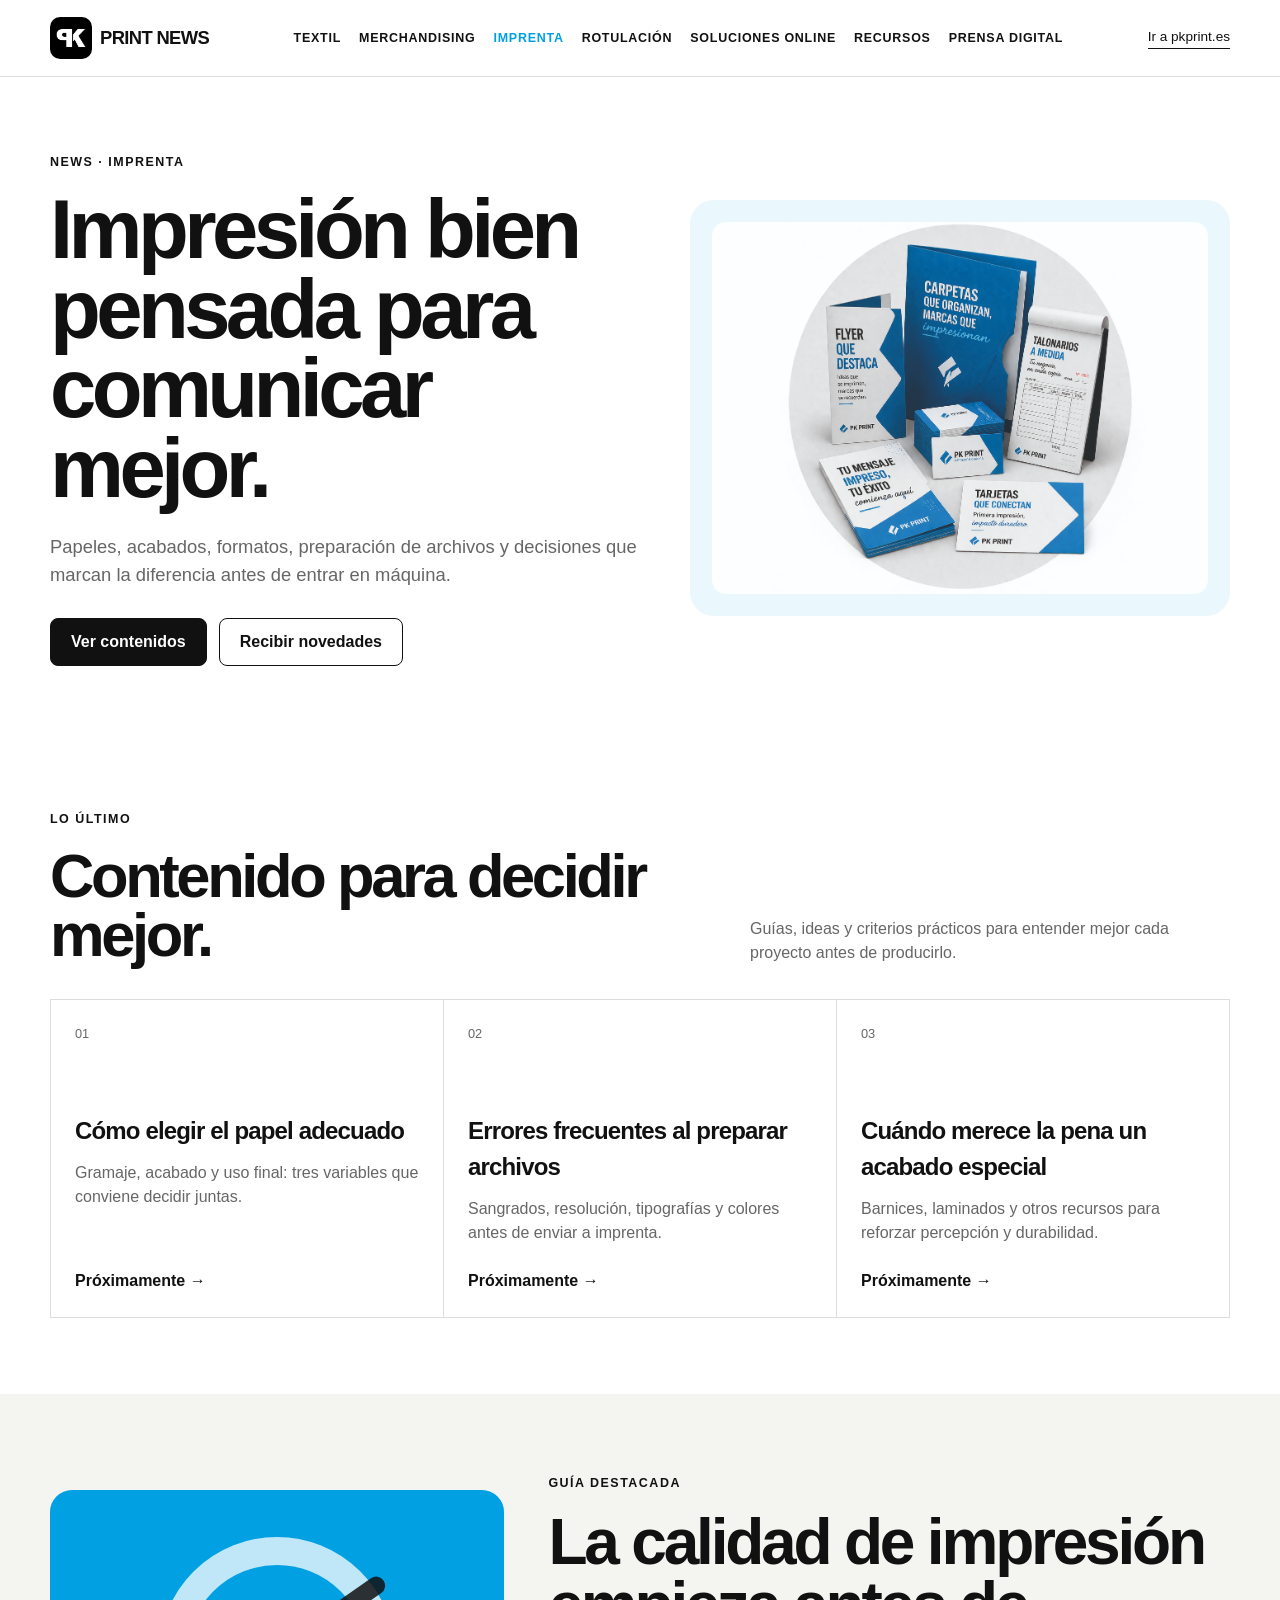
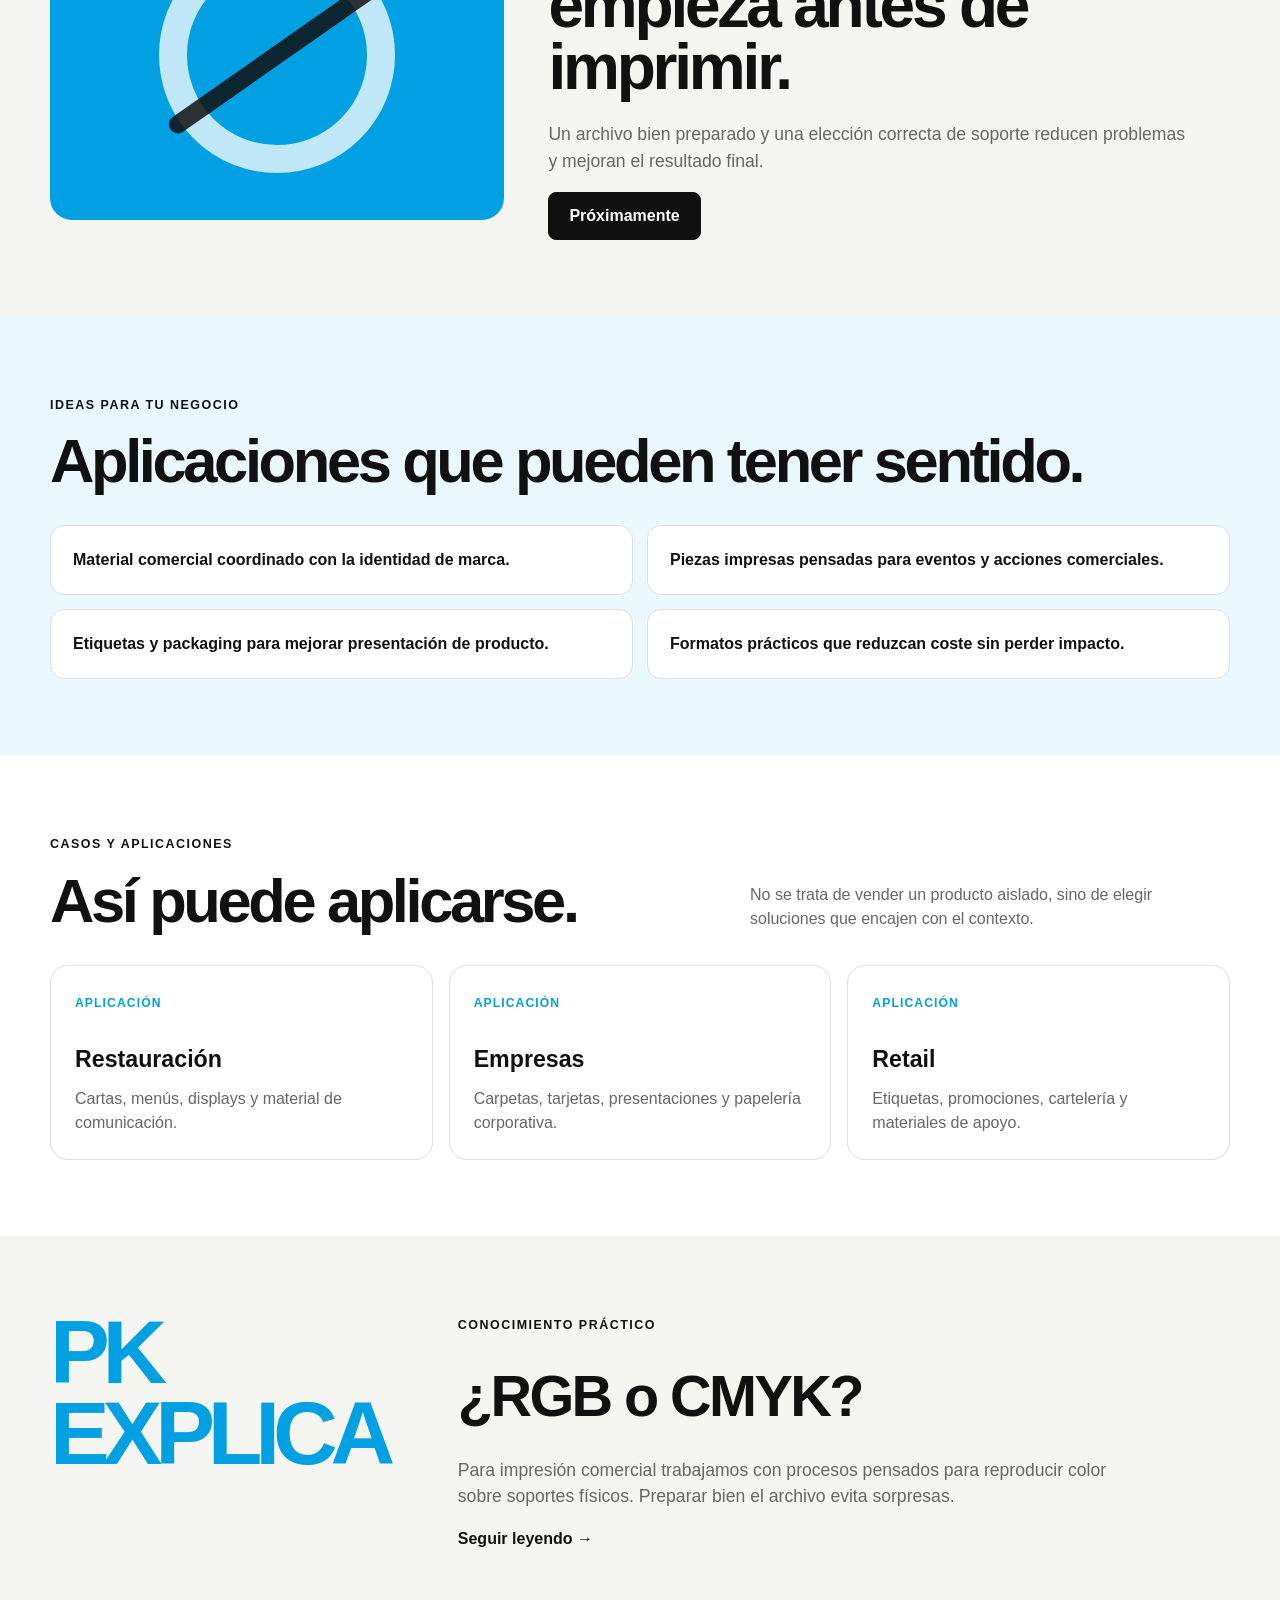
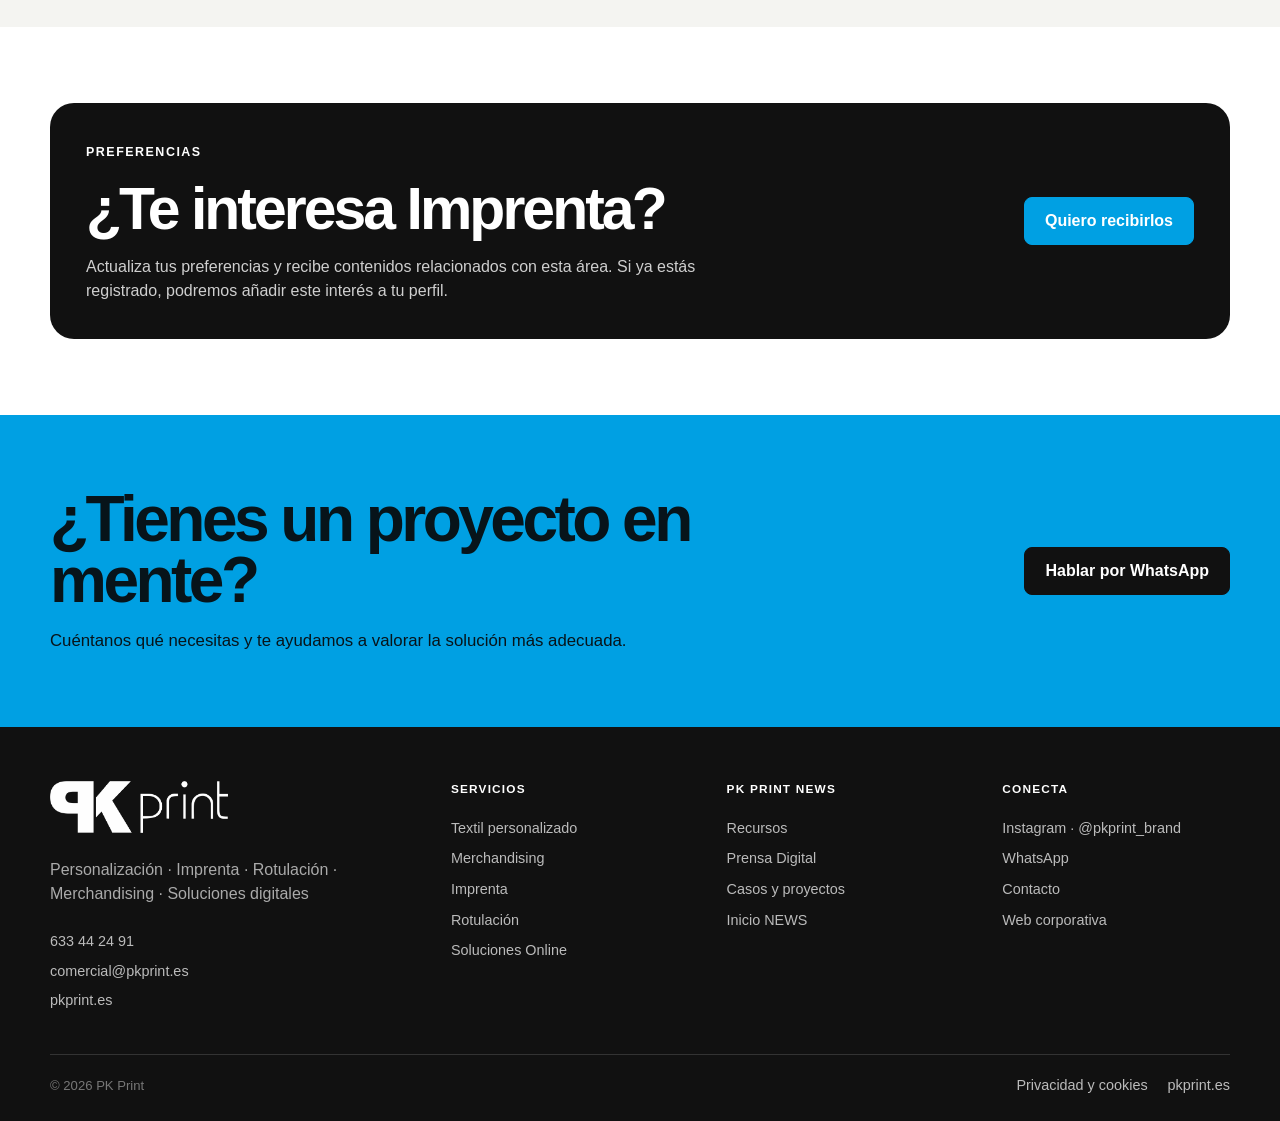
==== imprenta/index.html @ 86d2c324 "Initial commit" ====
<!DOCTYPE html>
<html lang="es">
<head>
  <meta charset="UTF-8">
  <meta name="viewport" content="width=device-width, initial-scale=1.0">
  <meta name="description" content="Papeles, acabados, formatos, preparación de archivos y decisiones que marcan la diferencia antes de entrar en máquina.">
  <title>PK Print NEWS · Imprenta</title>
  <link rel="icon" type="image/png" href="../img/favicon-news.png?v=2">
  <link rel="stylesheet" href="../section.css">
</head>
<body>
  <header class="news-header">
    <div class="container header-row">
      <a class="brand brand-news" href="../" aria-label="PK Print News">
        <img
          src="../img/logo-pk-news.jpg"
          alt="PK"
          class="brand-mark-img"
        >
        <span class="brand-name">PRINT NEWS</span>
      </a>
      <nav class="news-nav" aria-label="Secciones NEWS">
        <a href="../textil/" class="">Textil</a>
        <a href="../merchandising/" class="">Merchandising</a>
        <a href="../imprenta/" class="active">Imprenta</a>
        <a href="../rotulacion/" class="">Rotulación</a>
        <a href="../soluciones-online/" class="">Soluciones Online</a>
        <a href="../recursos/" class="">Recursos</a>
        <a href="../prensa-digital/" class="">Prensa Digital</a>
      </nav>
      <a class="corporate-link" href="https://pkprint.es">Ir a pkprint.es</a>
    </div>
  </header>

  <main>
    <section class="section-hero">
      <div class="container section-hero-grid">
        <div>
          <span class="eyebrow">NEWS · IMPRENTA</span>
          <h1>Impresión bien pensada para comunicar mejor.</h1>
          <p>Papeles, acabados, formatos, preparación de archivos y decisiones que marcan la diferencia antes de entrar en máquina.</p>
          <div class="hero-actions">
            <a class="btn btn-dark" href="#ultimo">Ver contenidos</a>
            <a class="btn btn-outline" href="../?interest=Imprenta#suscripcion">Recibir novedades</a>
          </div>
        </div>
        <div class="hero-image-wrap">
          <img class="hero-image" src="../img/imprenta.jpg" alt="Imprenta">
        </div>
      </div>
    </section>

    <section class="section-block white" id="ultimo">
      <div class="container">
        <div class="section-heading">
          <div>
            <span class="eyebrow">LO ÚLTIMO</span>
            <h2 class="section-title">Contenido para decidir mejor.</h2>
          </div>
          <p class="section-kicker">Guías, ideas y criterios prácticos para entender mejor cada proyecto antes de producirlo.</p>
        </div>
        <div class="latest-grid">
          <article class="article-card">
          <span class="article-index">01</span>
          <h3>Cómo elegir el papel adecuado</h3>
          <p>Gramaje, acabado y uso final: tres variables que conviene decidir juntas.</p>
          <a class="article-link" href="#">Próximamente →</a>
        </article>
<article class="article-card">
          <span class="article-index">02</span>
          <h3>Errores frecuentes al preparar archivos</h3>
          <p>Sangrados, resolución, tipografías y colores antes de enviar a imprenta.</p>
          <a class="article-link" href="#">Próximamente →</a>
        </article>
<article class="article-card">
          <span class="article-index">03</span>
          <h3>Cuándo merece la pena un acabado especial</h3>
          <p>Barnices, laminados y otros recursos para reforzar percepción y durabilidad.</p>
          <a class="article-link" href="#">Próximamente →</a>
        </article>
        </div>
      </div>
    </section>

    <section class="section-block">
      <div class="container feature">
        <div class="feature-mark" aria-hidden="true"></div>
        <div class="feature-copy">
          <span class="eyebrow">GUÍA DESTACADA</span>
          <h2>La calidad de impresión empieza antes de imprimir.</h2>
          <p>Un archivo bien preparado y una elección correcta de soporte reducen problemas y mejoran el resultado final.</p>
          <a class="btn btn-dark" href="#">Próximamente</a>
        </div>
      </div>
    </section>

    <section class="section-block soft">
      <div class="container">
        <div class="section-heading">
          <div>
            <span class="eyebrow">IDEAS PARA TU NEGOCIO</span>
            <h2 class="section-title">Aplicaciones que pueden tener sentido.</h2>
          </div>
        </div>
        <div class="idea-grid">
          <div class="idea-card">Material comercial coordinado con la identidad de marca.</div>
<div class="idea-card">Piezas impresas pensadas para eventos y acciones comerciales.</div>
<div class="idea-card">Etiquetas y packaging para mejorar presentación de producto.</div>
<div class="idea-card">Formatos prácticos que reduzcan coste sin perder impacto.</div>
        </div>
      </div>
    </section>

    <section class="section-block white">
      <div class="container">
        <div class="section-heading">
          <div>
            <span class="eyebrow">CASOS Y APLICACIONES</span>
            <h2 class="section-title">Así puede aplicarse.</h2>
          </div>
          <p class="section-kicker">No se trata de vender un producto aislado, sino de elegir soluciones que encajen con el contexto.</p>
        </div>
        <div class="case-grid">
          <article class="case-card">
          <span>Aplicación</span>
          <h3>Restauración</h3>
          <p>Cartas, menús, displays y material de comunicación.</p>
        </article>
<article class="case-card">
          <span>Aplicación</span>
          <h3>Empresas</h3>
          <p>Carpetas, tarjetas, presentaciones y papelería corporativa.</p>
        </article>
<article class="case-card">
          <span>Aplicación</span>
          <h3>Retail</h3>
          <p>Etiquetas, promociones, cartelería y materiales de apoyo.</p>
        </article>
        </div>
      </div>
    </section>

    <section class="section-block">
      <div class="container explain">
        <div class="explain-badge">PK<br>EXPLICA</div>
        <div class="explain-copy">
          <span class="eyebrow">CONOCIMIENTO PRÁCTICO</span>
          <h2>¿RGB o CMYK?</h2>
          <p>Para impresión comercial trabajamos con procesos pensados para reproducir color sobre soportes físicos. Preparar bien el archivo evita sorpresas.</p>
          <a class="article-link" href="#">Seguir leyendo →</a>
        </div>
      </div>
    </section>

    <section class="section-block white">
      <div class="container">
        <div class="preference-card">
          <div>
            <span class="eyebrow">PREFERENCIAS</span>
            <h2>¿Te interesa Imprenta?</h2>
            <p>Actualiza tus preferencias y recibe contenidos relacionados con esta área. Si ya estás registrado, podremos añadir este interés a tu perfil.</p>
          </div>
          <div class="preference-actions">
            <a class="btn btn-blue" href="../?interest=Imprenta#suscripcion">Quiero recibirlos</a>
          </div>
        </div>
      </div>
    </section>

    <section class="cta">
      <div class="container cta-grid">
        <div>
          <h2>¿Tienes un proyecto en mente?</h2>
          <p>Cuéntanos qué necesitas y te ayudamos a valorar la solución más adecuada.</p>
        </div>
        <div class="cta-actions">
          <a class="btn btn-dark" href="https://wa.me/34633442491?text=Hola%20PK%20Print%2C%20quiero%20m%C3%A1s%20informaci%C3%B3n">Hablar por WhatsApp</a>
        </div>
      </div>
    </section>
  </main>

  <footer class="site-footer">
    <div class="container footer-grid">

      <div class="footer-brand">
        <a href="https://pkprint.es" class="footer-logo-link" aria-label="PK Print">
          <img
            src="../img/logo-pkprint-blanco.png"
            alt="PK Print"
            class="footer-logo-img"
          >
        </a>

        <p>
          Personalización · Imprenta · Rotulación · Merchandising · Soluciones digitales
        </p>

        <div class="footer-contact">
          <a href="tel:+34633442491">633 44 24 91</a>
          <a href="mailto:comercial@pkprint.es">comercial@pkprint.es</a>
          <a href="https://pkprint.es">pkprint.es</a>
        </div>
      </div>

      <div class="footer-column">
        <span class="footer-title">SERVICIOS</span>
        <a href="../textil/">Textil personalizado</a>
        <a href="../merchandising/">Merchandising</a>
        <a href="../imprenta/">Imprenta</a>
        <a href="../rotulacion/">Rotulación</a>
        <a href="../soluciones-online/">Soluciones Online</a>
      </div>

      <div class="footer-column">
        <span class="footer-title">PK PRINT NEWS</span>
        <a href="../recursos/">Recursos</a>
        <a href="../prensa-digital/">Prensa Digital</a>
        <a href="../casos/">Casos y proyectos</a>
        <a href="../">Inicio NEWS</a>
      </div>

      <div class="footer-column">
        <span class="footer-title">CONECTA</span>

        <a
          href="https://www.instagram.com/pkprint_brand"
          target="_blank"
          rel="noopener"
        >
          Instagram · @pkprint_brand
        </a>

        <a
          href="https://wa.me/34633442491?text=Hola%20PK%20Print%2C%20quiero%20informaci%C3%B3n"
          target="_blank"
          rel="noopener"
        >
          WhatsApp
        </a>

        <a href="../#contacto">Contacto</a>
        <a href="https://pkprint.es">Web corporativa</a>
      </div>

    </div>

    <div class="container footer-bottom">
      <span>© <span id="year"></span> PK Print</span>

      <div class="footer-legal">
        <a href="https://pkprint.es/privacy-cookie-policy/">Privacidad y cookies</a>
        <a href="https://pkprint.es">pkprint.es</a>
      </div>
    </div>
  </footer>

  <script src="../section.js"></script>
</body>
</html>
---- section.css ----
:root{
  --bg:#f4f4f1;
  --surface:#fff;
  --text:#111;
  --muted:#666;
  --line:#ddddda;
  --accent:#00A0E3;
  --accent-soft:#eaf7fc;
  --dark:#111;
  --max:1180px;
}
*{box-sizing:border-box}
html{scroll-behavior:smooth}
body{margin:0;font-family:Arial,Helvetica,sans-serif;color:var(--text);background:var(--bg);line-height:1.5}
a{color:inherit}
.container{width:min(calc(100% - 40px),var(--max));margin:0 auto}
.news-header{position:sticky;top:0;z-index:20;background:rgba(255,255,255,.96);border-bottom:1px solid var(--line);backdrop-filter:blur(12px)}
.header-row{min-height:76px;display:flex;align-items:center;justify-content:space-between;gap:24px}
.brand{display:flex;align-items:center;gap:8px;text-decoration:none;font-weight:800;letter-spacing:-.04em}
.brand-mark{display:grid;place-items:center;width:42px;height:42px;border-radius:10px;background:var(--dark);color:#fff}
.brand-name{font-size:1.15rem}
.news-nav{display:flex;gap:18px;align-items:center;flex-wrap:wrap}
.news-nav a{font-size:.78rem;font-weight:800;text-decoration:none;text-transform:uppercase;letter-spacing:.06em}
.news-nav a.active{color:var(--accent)}
.corporate-link{font-size:.85rem;text-decoration:none;border-bottom:1px solid currentColor}
.section-hero{padding:72px 0 64px;background:var(--surface)}
.section-hero-grid{display:grid;grid-template-columns:minmax(0,1.05fr) minmax(360px,.95fr);gap:44px;align-items:center}
.eyebrow{display:inline-block;margin-bottom:18px;font-size:.78rem;font-weight:800;letter-spacing:.12em;text-transform:uppercase}
.section-hero h1,.section-title{margin:0;letter-spacing:-.055em;line-height:.96}
.section-hero h1{font-size:clamp(3rem,6.5vw,6rem);max-width:760px}
.section-hero p{color:var(--muted);font-size:1.15rem;max-width:680px;margin:24px 0 30px}
.hero-image-wrap{background:var(--accent-soft);border-radius:24px;padding:22px}
.hero-image{width:100%;display:block;aspect-ratio:4/3;object-fit:cover;border-radius:14px}
.hero-actions{display:flex;gap:12px;flex-wrap:wrap}
.btn{display:inline-flex;align-items:center;justify-content:center;min-height:48px;padding:0 20px;border-radius:8px;text-decoration:none;font-weight:700;border:1px solid var(--dark)}
.btn-dark{background:var(--dark);color:#fff}
.btn-outline{background:#fff}
.btn-blue{background:var(--accent);border-color:var(--accent);color:#fff}
.section-block{padding:76px 0}
.section-block.white{background:#fff}
.section-block.soft{background:var(--accent-soft)}
.section-heading{display:flex;justify-content:space-between;gap:24px;align-items:end;margin-bottom:34px}
.section-title{font-size:clamp(2.2rem,4.8vw,4.2rem)}
.section-kicker{max-width:480px;color:var(--muted);margin:0}
.latest-grid{display:grid;grid-template-columns:repeat(3,1fr);border-top:1px solid var(--line);border-left:1px solid var(--line)}
.article-card{min-height:300px;padding:24px;border-right:1px solid var(--line);border-bottom:1px solid var(--line);display:flex;flex-direction:column}
.article-index{font-size:.8rem;color:var(--muted);margin-bottom:70px}
.article-card h3{font-size:1.5rem;letter-spacing:-.035em;margin:0 0 12px}
.article-card p{color:var(--muted);margin:0 0 24px}
.article-link{margin-top:auto;font-weight:800;text-decoration:none}
.feature{display:grid;grid-template-columns:.8fr 1.2fr;gap:44px;align-items:center}
.feature-mark{min-height:330px;border-radius:22px;background:var(--accent);position:relative;overflow:hidden;display:grid;place-items:center}
.feature-mark:before{content:"";width:180px;height:180px;border:28px solid rgba(255,255,255,.75);border-radius:50%}
.feature-mark:after{content:"";position:absolute;width:260px;height:18px;background:rgba(17,17,17,.85);transform:rotate(-35deg);border-radius:20px}
.feature-copy h2{font-size:clamp(2.4rem,5vw,4.6rem);line-height:.98;letter-spacing:-.05em;margin:0 0 22px}
.feature-copy p{font-size:1.1rem;color:var(--muted);max-width:650px}
.idea-grid{display:grid;grid-template-columns:repeat(2,1fr);gap:14px}
.idea-card{background:#fff;border:1px solid var(--line);border-radius:14px;padding:22px;font-weight:700}
.case-grid{display:grid;grid-template-columns:repeat(3,1fr);gap:16px}
.case-card{background:#fff;border-radius:18px;padding:24px;border:1px solid var(--line)}
.case-card span{display:inline-block;color:var(--accent);font-size:.76rem;font-weight:800;text-transform:uppercase;letter-spacing:.09em;margin-bottom:30px}
.case-card h3{font-size:1.45rem;margin:0 0 10px}
.case-card p{color:var(--muted);margin:0}
.explain{display:grid;grid-template-columns:.65fr 1.35fr;gap:36px;align-items:start}
.explain-badge{font-size:clamp(3rem,7vw,7rem);font-weight:900;line-height:.9;color:var(--accent);letter-spacing:-.08em}
.explain-copy h2{font-size:clamp(2.2rem,4.5vw,4rem);letter-spacing:-.045em;margin:0 0 18px}
.explain-copy p{font-size:1.1rem;color:var(--muted);max-width:690px}
.preference-card{background:var(--dark);color:#fff;border-radius:24px;padding:36px;display:grid;grid-template-columns:1.35fr .65fr;gap:30px;align-items:center}
.preference-card h2{font-size:clamp(2.2rem,4.6vw,4rem);letter-spacing:-.05em;line-height:1;margin:0 0 16px}
.preference-card p{color:#cfcfcf;margin:0;max-width:660px}
.preference-actions{display:flex;justify-content:flex-end}
.cta{padding:74px 0;background:var(--accent);color:#07141a}
.cta-grid{display:grid;grid-template-columns:1.4fr .6fr;gap:30px;align-items:center}
.cta h2{font-size:clamp(2.5rem,5vw,4.8rem);line-height:.96;letter-spacing:-.055em;margin:0}
.cta p{font-size:1.05rem;margin:16px 0 0;max-width:650px}
.cta-actions{display:flex;justify-content:flex-end}
.site-footer{background:#111;color:#fff;padding:38px 0 22px}
.footer-inner,.footer-bottom{display:flex;justify-content:space-between;gap:24px}
.footer-inner{padding-bottom:28px}
.footer-inner p{margin:8px 0 0;color:#aaa}
.footer-links{display:flex;flex-wrap:wrap;gap:18px}
.footer-links a{font-size:.9rem}
.footer-bottom{padding-top:18px;border-top:1px solid #333;color:#888;font-size:.82rem}
@media(max-width:980px){
 .news-nav{display:none}
 .section-hero-grid,.feature,.explain,.preference-card,.cta-grid{grid-template-columns:1fr}
 .latest-grid,.case-grid{grid-template-columns:1fr}
 .article-index{margin-bottom:36px}
 .preference-actions,.cta-actions{justify-content:flex-start}
}
@media(max-width:640px){
 .container{width:min(calc(100% - 28px),var(--max))}
 .header-row{min-height:66px}
 .corporate-link{display:none}
 .section-hero{padding:38px 0 46px}
 .section-hero h1{font-size:clamp(2.9rem,14vw,4.8rem)}
 .hero-image-wrap{padding:12px;border-radius:16px}
 .section-block{padding:54px 0}
 .section-heading{display:block}
 .section-kicker{margin-top:14px}
 .idea-grid{grid-template-columns:1fr}
 .preference-card{padding:26px 22px;border-radius:18px}
 .hero-actions,.btn{width:100%}
 .footer-inner,.footer-bottom{flex-direction:column}
}

.news-nav{row-gap:7px}
.hero-art{min-height:390px;border-radius:24px;background:var(--accent-soft);position:relative;overflow:hidden}
.resources-art{display:grid;place-items:center}
.resource-sheet{position:absolute;width:210px;height:270px;border-radius:14px;background:#fff;border:1px solid var(--line);box-shadow:0 16px 34px rgba(0,0,0,.08)}
.resource-sheet:before{content:"";position:absolute;left:24px;right:24px;top:34px;height:15px;background:var(--accent);border-radius:20px}
.resource-sheet:after{content:"";position:absolute;left:24px;right:50px;top:74px;height:100px;background:repeating-linear-gradient(to bottom,#d8d8d5 0 8px,transparent 8px 22px)}
.r1{transform:translate(-74px,18px) rotate(-8deg)} .r2{transform:translate(72px,20px) rotate(9deg)} .r3{z-index:2}
.resource-link{text-decoration:none;transition:.2s ease}.resource-link:hover{border-color:var(--accent);transform:translateY(-2px)}

.press-hero{background:#fff}
.press-pills{display:flex;gap:8px;flex-wrap:wrap;margin-top:24px}
.press-pills span{padding:8px 11px;border-radius:999px;background:#111;color:#fff;font-size:.72rem;font-weight:800;letter-spacing:.08em}
.press-visual{min-height:430px;border-radius:24px;background:#edf8fc;position:relative;overflow:hidden;border:1px solid #d6edf6}
.press-screen{position:absolute;left:50%;top:50%;transform:translate(-50%,-50%);width:64%;height:70%;background:#fff;border:1px solid #d8d8d5;border-radius:14px;box-shadow:0 25px 60px rgba(0,0,0,.10);padding:26px}
.press-top{width:100%;height:12px;border-radius:20px;background:#111;margin-bottom:42px}
.press-headline{font-size:clamp(1.6rem,3vw,2.8rem);font-weight:900;line-height:.95;letter-spacing:-.05em}.press-headline strong{color:var(--accent)}
.press-lines{margin-top:28px;height:40px;background:repeating-linear-gradient(to bottom,#d7d7d4 0 6px,transparent 6px 14px)}.press-lines.short{width:68%;margin-top:8px}
.press-card{position:absolute;padding:14px 17px;border-radius:11px;background:#111;color:#fff;font-size:.7rem;font-weight:900;letter-spacing:.09em;box-shadow:0 12px 25px rgba(0,0,0,.12)}
.pc1{left:8%;top:14%}.pc2{right:7%;top:25%;background:var(--accent)}.pc3{right:10%;bottom:12%}
.process-grid{display:grid;grid-template-columns:repeat(4,1fr);gap:14px}
.process-card{padding:24px;border-top:3px solid var(--accent);background:#fff;border-radius:0 0 14px 14px}
.process-card strong{font-size:2.1rem;color:var(--accent)}.process-card h3{font-size:1.3rem;margin:28px 0 9px}.process-card p{color:var(--muted);margin:0}
.use-grid{display:grid;grid-template-columns:repeat(5,1fr);border-top:1px solid var(--line);border-left:1px solid var(--line)}
.use-grid article{padding:22px;border-right:1px solid var(--line);border-bottom:1px solid var(--line);min-height:180px}.use-grid strong{color:var(--accent);font-size:.75rem;letter-spacing:.09em}.use-grid p{margin-top:48px;color:var(--muted)}
.press-proof{background:#f4f4f1}.press-placeholder{background:#fff}
.press-cta{padding:72px 0;background:var(--accent)}
.press-cta-grid{display:grid;grid-template-columns:1.35fr .65fr;gap:32px;align-items:center}
.press-cta h2{font-size:clamp(2.4rem,5vw,4.7rem);line-height:.96;letter-spacing:-.05em;margin:0 0 16px}.press-cta p{max-width:680px}.press-cta-actions{display:flex;justify-content:flex-end}

@media(max-width:1050px){
  .process-grid{grid-template-columns:repeat(2,1fr)}
  .use-grid{grid-template-columns:repeat(2,1fr)}
  .press-cta-grid{grid-template-columns:1fr}
  .press-cta-actions{justify-content:flex-start}
}
@media(max-width:640px){
  .process-grid,.use-grid{grid-template-columns:1fr}
  .press-visual{min-height:340px}
  .press-screen{width:75%}
}


/* ARTÍCULOS Y CASOS */
.article-hero{padding:72px 0;background:#fff}
.article-hero-grid{display:grid;grid-template-columns:1.05fr .95fr;gap:42px;align-items:center}
.article-hero h1{font-size:clamp(3rem,6vw,5.8rem);line-height:.95;letter-spacing:-.055em;margin:12px 0 20px}
.article-lead{font-size:1.18rem;color:var(--muted,#666);max-width:700px}
.article-meta{margin-top:20px;font-size:.85rem;color:var(--muted,#666)}
.article-main-media img,.article-inline-image img{width:100%;display:block;border-radius:18px;object-fit:cover}
.article-main-media img{aspect-ratio:4/3}
.article-layout{display:grid;grid-template-columns:minmax(0,1fr) 280px;gap:54px;padding-top:68px;padding-bottom:80px}
.article-content{font-size:1.08rem}
.article-content h2{font-size:clamp(2rem,4vw,3.2rem);line-height:1;letter-spacing:-.04em;margin:54px 0 18px}
.article-inline-image{margin:42px 0}
.article-inline-image figcaption{font-size:.82rem;color:var(--muted,#666);margin-top:8px}
.article-gallery{display:grid;grid-template-columns:repeat(2,1fr);gap:12px}
.article-gallery img{width:100%;aspect-ratio:4/3;object-fit:cover;border-radius:12px}
.article-sidebar{position:relative}
.sidebar-box{position:sticky;top:100px;padding:22px;background:#fff;border:1px solid var(--line,#ddd);border-radius:14px}
.sidebar-box a{display:block;padding:10px 0;text-decoration:none;border-bottom:1px solid var(--line,#ddd);font-weight:700}
.article-cta{margin-top:60px;padding:30px;border-radius:18px;background:var(--accent,#00A0E3);display:flex;justify-content:space-between;gap:24px;align-items:center}
.article-cta h2{margin:4px 0 0}
.cases-news-grid{display:grid;grid-template-columns:repeat(2,1fr);gap:18px}
.case-news-card{background:#fff;border:1px solid var(--line,#ddd);border-radius:18px;padding:18px}
.case-news-media{aspect-ratio:4/3;border-radius:12px;margin-bottom:22px}
.placeholder-media{display:grid;place-items:center;background:#eaf7fc;color:#00A0E3;font-weight:800;letter-spacing:.08em}
.case-news-card h2{font-size:2rem;letter-spacing:-.04em;margin:8px 0}
.case-news-card p{color:var(--muted,#666)}
@media(max-width:900px){
  .article-hero-grid,.article-layout{grid-template-columns:1fr}
  .article-sidebar{display:none}
  .cases-news-grid{grid-template-columns:1fr}
}
@media(max-width:640px){
  .article-gallery{grid-template-columns:1fr}
  .article-cta{flex-direction:column;align-items:flex-start}
}


/* =========================================================
   ACTUALIZACIÓN CORPORATIVA · PÁGINAS PK PRINT NEWS
   ========================================================= */

/* Identidad interna: negro + PRINT NEWS */

/* Logo real PK en páginas internas */
.brand-mark-img {
  width: 42px;
  height: 42px;
  display: block;
  object-fit: cover;
  border-radius: 10px;
  flex: 0 0 42px;
}

.brand-news {
  display: inline-flex;
  align-items: center;
  gap: 8px;
  text-decoration: none;
}

.brand-news {
  display: inline-flex;
  align-items: center;
  gap: 8px;
}

.brand-mark-news {
  display: grid;
  place-items: center;
  width: 42px;
  height: 42px;
  flex: 0 0 42px;
  border-radius: 10px;
  background: #111;
  color: #fff;
  font-weight: 900;
}

/* Imágenes hero de Recursos y Prensa sin recorte */
.resources-art,
.press-image-wrap {
  overflow: hidden;
  padding: 0;
}

.resources-hero-image,
.press-hero-image {
  width: 100%;
  height: auto;
  aspect-ratio: 4 / 3;
  object-fit: contain;
  display: block;
  border-radius: 18px;
}

/* Footer corporativo común */
.site-footer {
  background: #111;
  color: #fff;
  padding: 54px 0 24px;
}

.footer-grid {
  display: grid;
  grid-template-columns: 1.55fr 1fr 1fr 1fr;
  gap: 48px;
  padding-bottom: 42px;
}

.footer-logo-link {
  display: inline-block;
  text-decoration: none;
  margin-bottom: 18px;
}

.footer-logo-img {
  display: block;
  width: 178px;
  max-width: 100%;
  height: auto;
}

.footer-brand p {
  max-width: 410px;
  margin: 0 0 24px;
  color: #aaa;
  line-height: 1.55;
}

.footer-contact,
.footer-column {
  display: flex;
  flex-direction: column;
}

.footer-contact {
  gap: 8px;
}

.footer-column {
  gap: 9px;
}

.footer-title {
  margin-bottom: 10px;
  color: #fff;
  font-size: .74rem;
  font-weight: 800;
  letter-spacing: .10em;
  text-transform: uppercase;
}

.footer-contact a,
.footer-column a,
.footer-legal a {
  color: #bbb;
  text-decoration: none;
  font-size: .90rem;
  transition: color .2s ease;
}

.footer-contact a:hover,
.footer-column a:hover,
.footer-legal a:hover {
  color: var(--accent);
}

.footer-bottom {
  display: flex;
  justify-content: space-between;
  align-items: center;
  gap: 24px;
  padding-top: 20px;
  border-top: 1px solid #333;
  color: #777;
  font-size: .82rem;
}

.footer-legal {
  display: flex;
  gap: 20px;
}

/* Si quedara algún footer antiguo, no interfiere */
.footer-inner {
  display: none;
}

@media (max-width: 900px) {
  .footer-grid {
    grid-template-columns: repeat(2, 1fr);
  }
}

@media (max-width: 600px) {
  .brand-mark-news {
    width: 38px;
    height: 38px;
    flex-basis: 38px;
  }

  .footer-grid {
    grid-template-columns: 1fr;
    gap: 30px;
  }

  .footer-bottom {
    flex-direction: column;
    align-items: flex-start;
  }

  .footer-legal {
    flex-direction: column;
    gap: 8px;
  }
}

@media (max-width: 600px) {
  .brand-mark-img {
    width: 38px;
    height: 38px;
    flex-basis: 38px;
  }
}
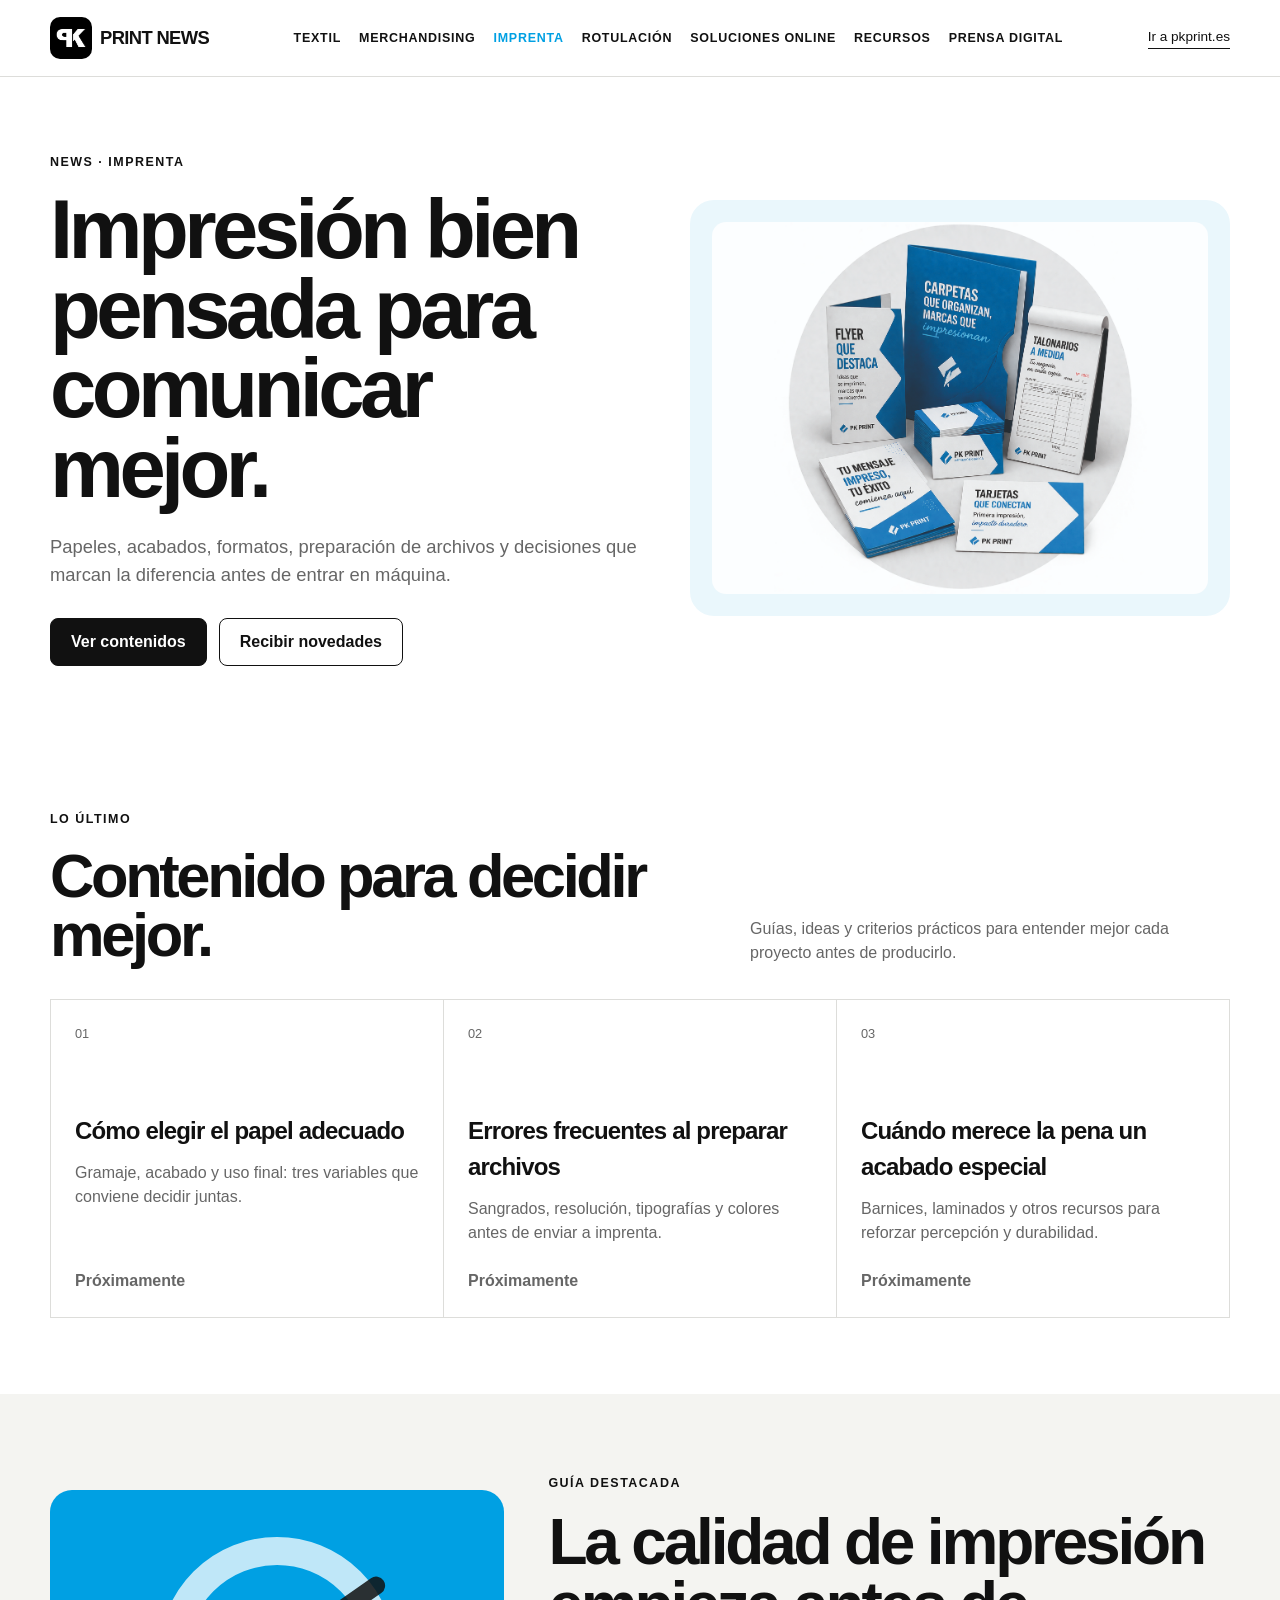
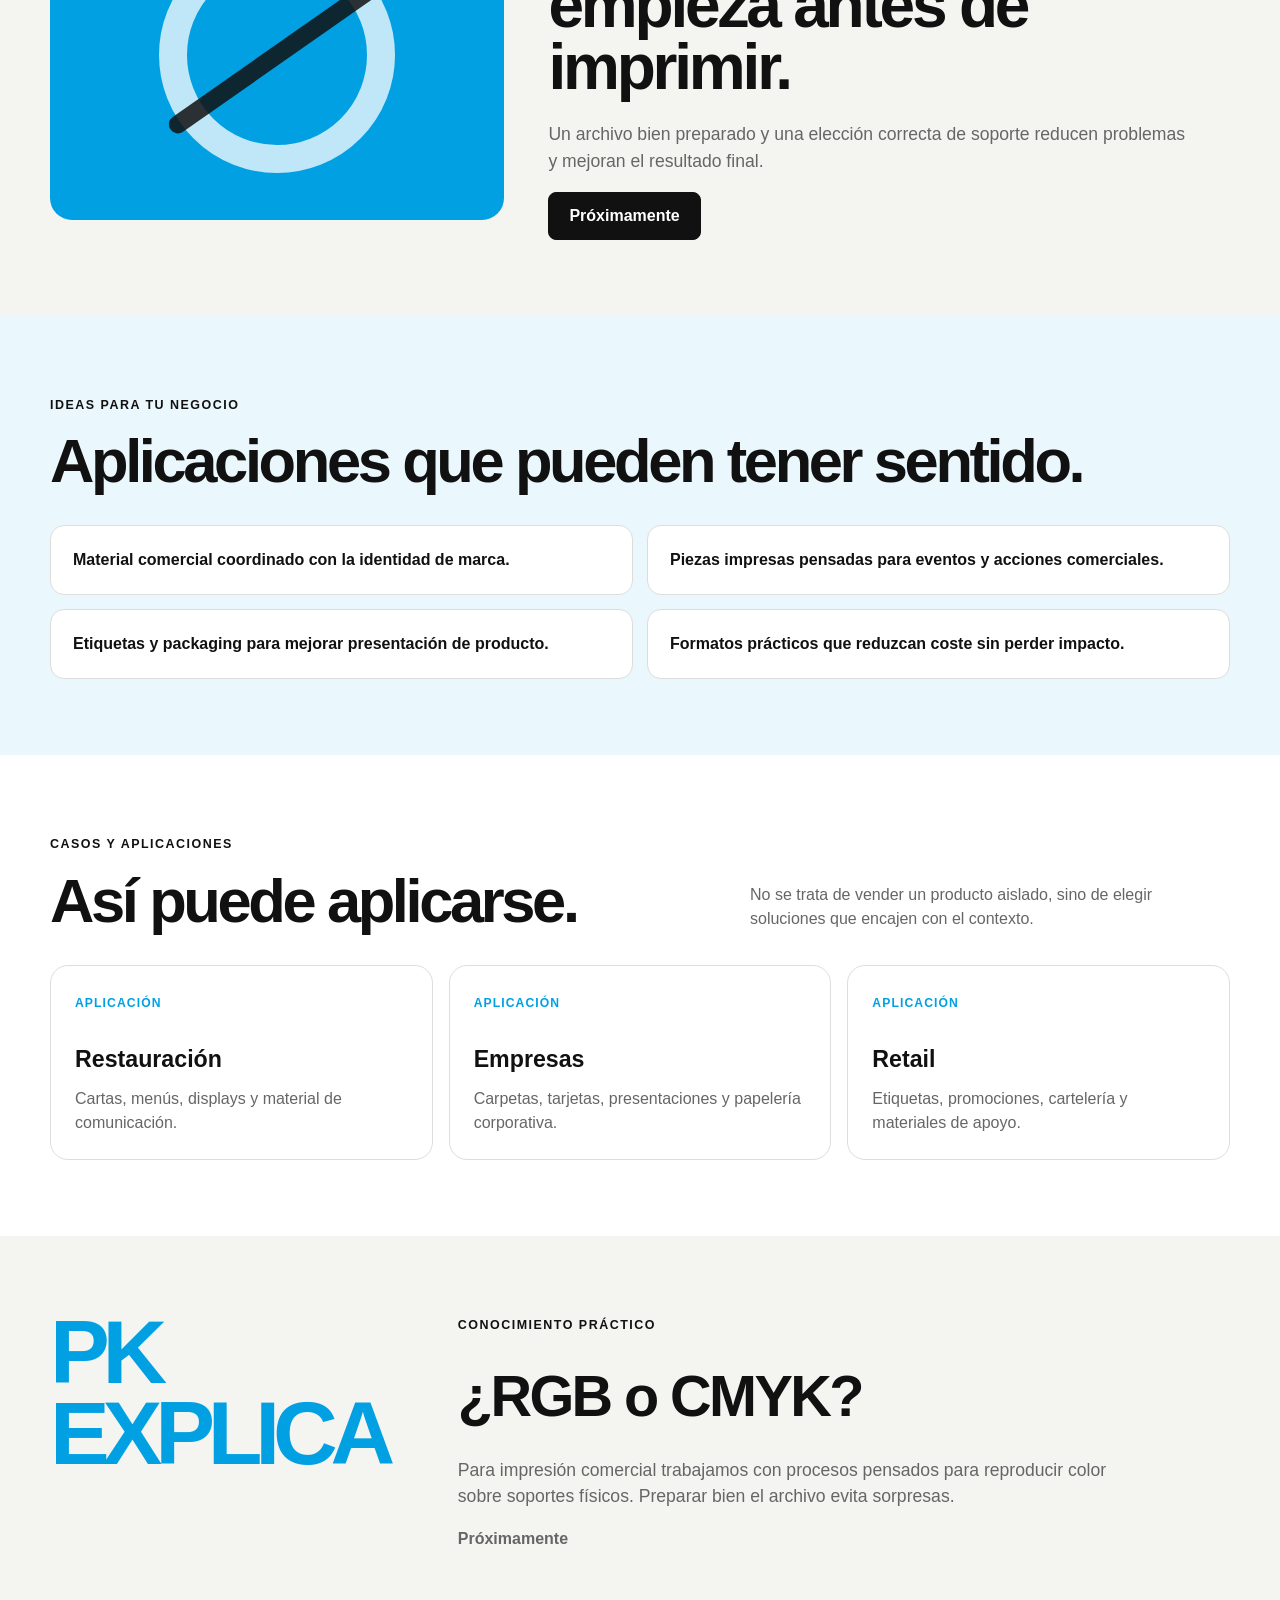
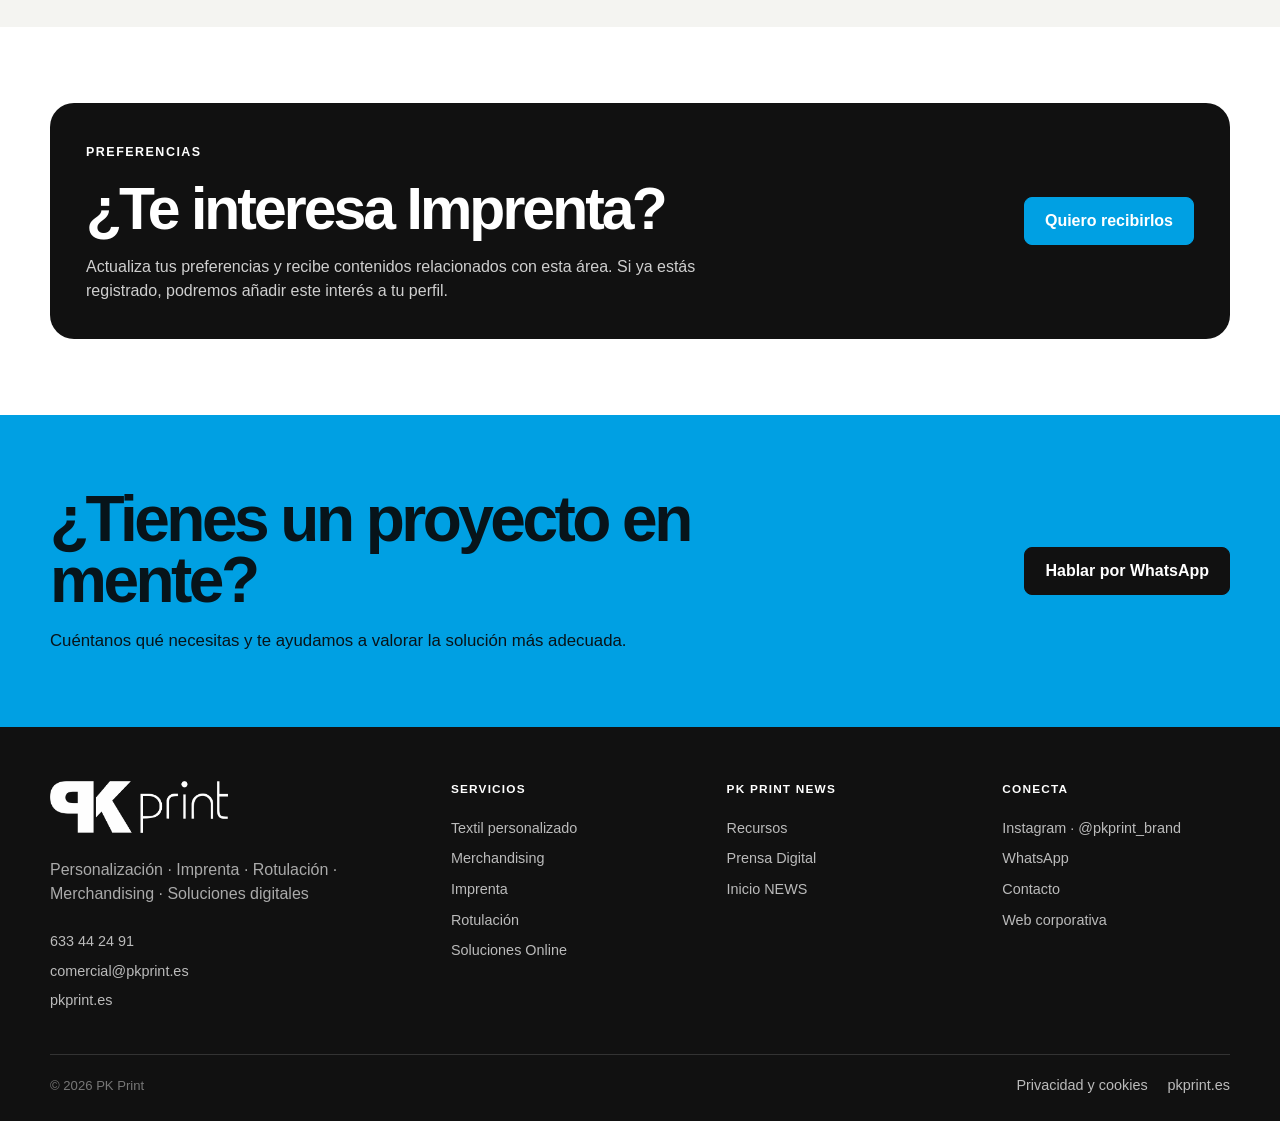
==== commit 318fad56: "Saneamiento técnico" ====
--- a/imprenta/index.html
+++ b/imprenta/index.html
@@ -19,7 +19,7 @@
         >
         <span class="brand-name">PRINT NEWS</span>
       </a>
-      <nav class="news-nav" aria-label="Secciones NEWS">
+      <nav class="news-nav" id="news-navigation" aria-label="Secciones NEWS">
         <a href="../textil/" class="">Textil</a>
         <a href="../merchandising/" class="">Merchandising</a>
         <a href="../imprenta/" class="active">Imprenta</a>
@@ -28,7 +28,8 @@
         <a href="../recursos/" class="">Recursos</a>
         <a href="../prensa-digital/" class="">Prensa Digital</a>
       </nav>
-      <a class="corporate-link" href="https://pkprint.es">Ir a pkprint.es</a>
+      <button class="news-menu-toggle" type="button" aria-expanded="false" aria-controls="news-navigation">Menú</button>
+      <a class="corporate-link" data-site-website href="https://pkprint.es">Ir a pkprint.es</a>
     </div>
   </header>
 
@@ -64,19 +65,19 @@
           <span class="article-index">01</span>
           <h3>Cómo elegir el papel adecuado</h3>
           <p>Gramaje, acabado y uso final: tres variables que conviene decidir juntas.</p>
-          <a class="article-link" href="#">Próximamente →</a>
+          <span class="article-link is-placeholder">Próximamente</span>
         </article>
 <article class="article-card">
           <span class="article-index">02</span>
           <h3>Errores frecuentes al preparar archivos</h3>
           <p>Sangrados, resolución, tipografías y colores antes de enviar a imprenta.</p>
-          <a class="article-link" href="#">Próximamente →</a>
+          <span class="article-link is-placeholder">Próximamente</span>
         </article>
 <article class="article-card">
           <span class="article-index">03</span>
           <h3>Cuándo merece la pena un acabado especial</h3>
           <p>Barnices, laminados y otros recursos para reforzar percepción y durabilidad.</p>
-          <a class="article-link" href="#">Próximamente →</a>
+          <span class="article-link is-placeholder">Próximamente</span>
         </article>
         </div>
       </div>
@@ -89,7 +90,7 @@
           <span class="eyebrow">GUÍA DESTACADA</span>
           <h2>La calidad de impresión empieza antes de imprimir.</h2>
           <p>Un archivo bien preparado y una elección correcta de soporte reducen problemas y mejoran el resultado final.</p>
-          <a class="btn btn-dark" href="#">Próximamente</a>
+          <span class="btn btn-dark is-placeholder">Próximamente</span>
         </div>
       </div>
     </section>
@@ -147,7 +148,7 @@
           <span class="eyebrow">CONOCIMIENTO PRÁCTICO</span>
           <h2>¿RGB o CMYK?</h2>
           <p>Para impresión comercial trabajamos con procesos pensados para reproducir color sobre soportes físicos. Preparar bien el archivo evita sorpresas.</p>
-          <a class="article-link" href="#">Seguir leyendo →</a>
+          <span class="article-link is-placeholder">Próximamente</span>
         </div>
       </div>
     </section>
@@ -184,7 +185,7 @@
     <div class="container footer-grid">
 
       <div class="footer-brand">
-        <a href="https://pkprint.es" class="footer-logo-link" aria-label="PK Print">
+        <a data-site-website href="https://pkprint.es" class="footer-logo-link" aria-label="PK Print">
           <img
             src="../img/logo-pkprint-blanco.png"
             alt="PK Print"
@@ -198,8 +199,8 @@
 
         <div class="footer-contact">
           <a href="tel:+34633442491">633 44 24 91</a>
-          <a href="mailto:comercial@pkprint.es">comercial@pkprint.es</a>
-          <a href="https://pkprint.es">pkprint.es</a>
+          <a data-site-email href="mailto:comercial@pkprint.es">comercial@pkprint.es</a>
+          <a data-site-website href="https://pkprint.es">pkprint.es</a>
         </div>
       </div>
 
@@ -216,7 +217,6 @@
         <span class="footer-title">PK PRINT NEWS</span>
         <a href="../recursos/">Recursos</a>
         <a href="../prensa-digital/">Prensa Digital</a>
-        <a href="../casos/">Casos y proyectos</a>
         <a href="../">Inicio NEWS</a>
       </div>
 
@@ -240,7 +240,7 @@
         </a>
 
         <a href="../#contacto">Contacto</a>
-        <a href="https://pkprint.es">Web corporativa</a>
+        <a data-site-website href="https://pkprint.es">Web corporativa</a>
       </div>
 
     </div>
@@ -250,11 +250,12 @@
 
       <div class="footer-legal">
         <a href="https://pkprint.es/privacy-cookie-policy/">Privacidad y cookies</a>
-        <a href="https://pkprint.es">pkprint.es</a>
+        <a data-site-website href="https://pkprint.es">pkprint.es</a>
       </div>
     </div>
   </footer>
 
+  <script src="../site-config.js"></script>
   <script src="../section.js"></script>
 </body>
-</html>+</html>
--- a/section.css
+++ b/section.css
@@ -15,7 +15,7 @@
 a{color:inherit}
 .container{width:min(calc(100% - 40px),var(--max));margin:0 auto}
 .news-header{position:sticky;top:0;z-index:20;background:rgba(255,255,255,.96);border-bottom:1px solid var(--line);backdrop-filter:blur(12px)}
-.header-row{min-height:76px;display:flex;align-items:center;justify-content:space-between;gap:24px}
+.header-row{min-height:76px;display:flex;align-items:center;justify-content:space-between;gap:24px;position:relative}
 .brand{display:flex;align-items:center;gap:8px;text-decoration:none;font-weight:800;letter-spacing:-.04em}
 .brand-mark{display:grid;place-items:center;width:42px;height:42px;border-radius:10px;background:var(--dark);color:#fff}
 .brand-name{font-size:1.15rem}
@@ -23,6 +23,8 @@
 .news-nav a{font-size:.78rem;font-weight:800;text-decoration:none;text-transform:uppercase;letter-spacing:.06em}
 .news-nav a.active{color:var(--accent)}
 .corporate-link{font-size:.85rem;text-decoration:none;border-bottom:1px solid currentColor}
+.news-menu-toggle{display:none;min-height:42px;padding:0 16px;border:1px solid var(--dark);border-radius:8px;background:var(--dark);color:#fff;font:inherit;font-size:.8rem;font-weight:800;text-transform:uppercase;letter-spacing:.06em;cursor:pointer}
+.news-menu-toggle:focus-visible{outline:3px solid var(--accent);outline-offset:3px}
 .section-hero{padding:72px 0 64px;background:var(--surface)}
 .section-hero-grid{display:grid;grid-template-columns:minmax(0,1.05fr) minmax(360px,.95fr);gap:44px;align-items:center}
 .eyebrow{display:inline-block;margin-bottom:18px;font-size:.78rem;font-weight:800;letter-spacing:.12em;text-transform:uppercase}
@@ -48,6 +50,8 @@
 .article-card h3{font-size:1.5rem;letter-spacing:-.035em;margin:0 0 12px}
 .article-card p{color:var(--muted);margin:0 0 24px}
 .article-link{margin-top:auto;font-weight:800;text-decoration:none}
+.article-link.is-placeholder{color:var(--muted);cursor:default}
+.btn.is-placeholder{cursor:default;pointer-events:none}
 .feature{display:grid;grid-template-columns:.8fr 1.2fr;gap:44px;align-items:center}
 .feature-mark{min-height:330px;border-radius:22px;background:var(--accent);position:relative;overflow:hidden;display:grid;place-items:center}
 .feature-mark:before{content:"";width:180px;height:180px;border:28px solid rgba(255,255,255,.75);border-radius:50%}
@@ -82,7 +86,11 @@
 .footer-links a{font-size:.9rem}
 .footer-bottom{padding-top:18px;border-top:1px solid #333;color:#888;font-size:.82rem}
 @media(max-width:980px){
- .news-nav{display:none}
+ .news-menu-toggle{display:inline-flex;align-items:center;justify-content:center}
+ .news-nav{display:none;position:absolute;top:calc(100% + 1px);left:0;right:0;z-index:30;flex-direction:column;align-items:stretch;gap:0;padding:10px 16px;background:#fff;border:1px solid var(--line);border-top:0;border-radius:0 0 14px 14px;box-shadow:0 16px 30px rgba(0,0,0,.09)}
+ .news-nav.is-open{display:flex}
+ .news-nav a{padding:11px 4px;border-bottom:1px solid var(--line)}
+ .news-nav a:last-child{border-bottom:0}
  .section-hero-grid,.feature,.explain,.preference-card,.cta-grid{grid-template-columns:1fr}
  .latest-grid,.case-grid{grid-template-columns:1fr}
  .article-index{margin-bottom:36px}
@@ -161,6 +169,9 @@
 .article-inline-image figcaption{font-size:.82rem;color:var(--muted,#666);margin-top:8px}
 .article-gallery{display:grid;grid-template-columns:repeat(2,1fr);gap:12px}
 .article-gallery img{width:100%;aspect-ratio:4/3;object-fit:cover;border-radius:12px}
+.article-media-placeholder{width:100%;aspect-ratio:4/3;border-radius:18px}
+.article-inline-placeholder{width:100%;min-height:320px;border-radius:18px}
+.article-gallery-placeholder{width:100%;aspect-ratio:4/3;border-radius:12px}
 .article-sidebar{position:relative}
 .sidebar-box{position:sticky;top:100px;padding:22px;background:#fff;border:1px solid var(--line,#ddd);border-radius:14px}
 .sidebar-box a{display:block;padding:10px 0;text-decoration:none;border-bottom:1px solid var(--line,#ddd);font-weight:700}
